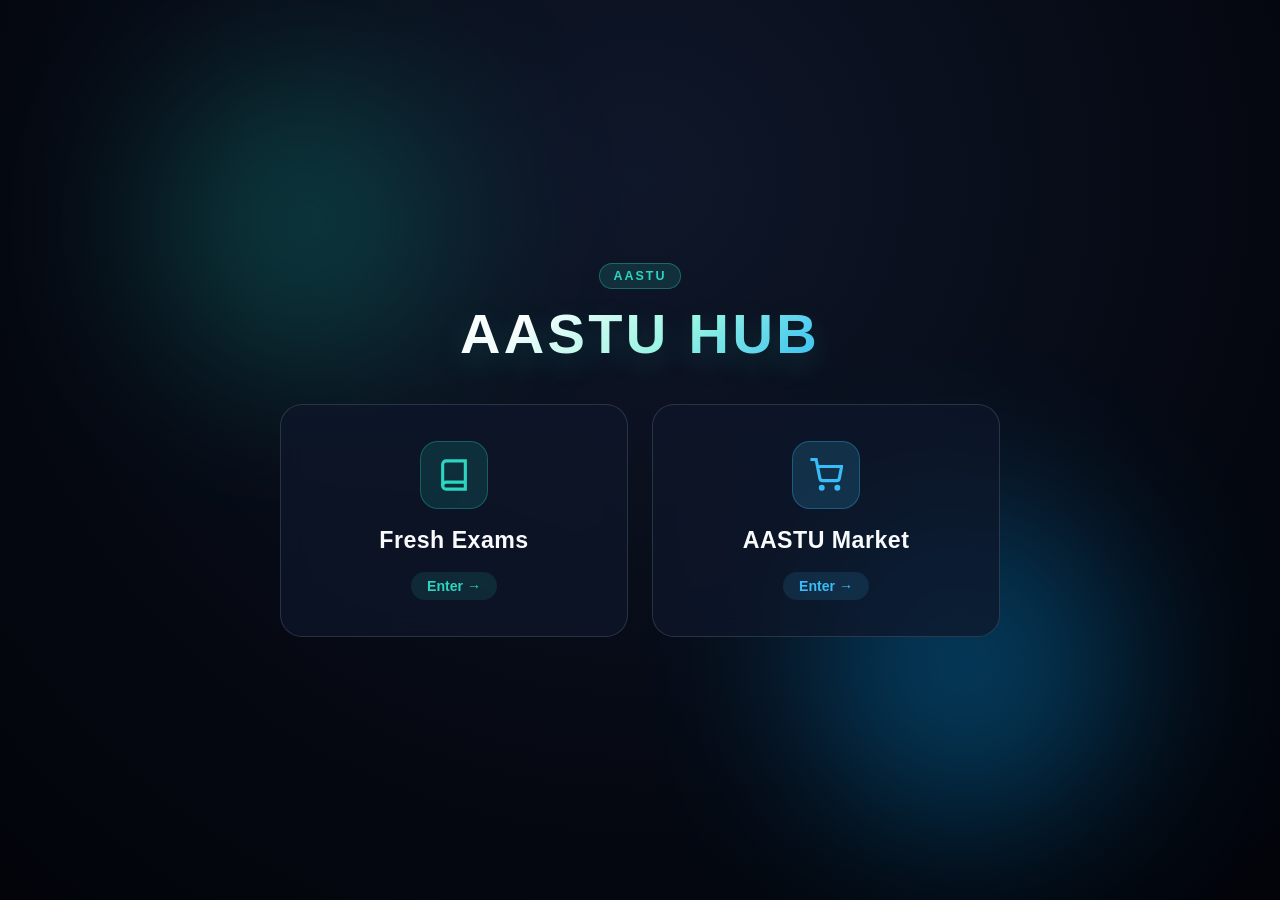
==== index.html @ 2b0aabcb "Add og:url and clean Open Graph meta tags" ====
<!DOCTYPE html>
<html lang="en">
<head>
  <meta charset="UTF-8" />
  <meta name="viewport" content="width=device-width, initial-scale=1.0, maximum-scale=1.0, user-scalable=no" />
  <title>AASTU HUB - Fresh Exams & Campus Market</title>
  <meta name="description" content="Freshman Exams Home" />
  <meta property="og:type" content="website" />
  <meta property="og:site_name" content="AASTU HUB" />
  <meta property="og:url" content="https://aastu-exam-home.netlify.app/" />
  <meta property="og:title" content="AASTU HUB" />
  <meta property="og:description" content="Freshman Exams Home" />
  <meta property="og:image" content="https://aastu-exam-home.netlify.app/preview.png" />
  <meta property="og:image:type" content="image/png" />
  <meta property="og:image:width" content="1200" />
  <meta property="og:image:height" content="630" />
  <meta name="twitter:card" content="summary_large_image" />
  <meta name="twitter:title" content="AASTU HUB" />
  <meta name="twitter:description" content="Freshman Exams Home" />
  <meta name="twitter:image" content="https://aastu-exam-home.netlify.app/preview.png" />
  <link rel="stylesheet" href="./styles.css?v=11.0" />
</head>
<body class="welcome-mode">

  <!-- Navigation Bar (Hidden on Welcome Screen, Appears After Selection) -->
  <header id="mainNavbar" class="navbar hidden">
    <div class="logo-container" onclick="showPage('welcome')" style="cursor: pointer;">
      <span class="logo-badge">AASTU</span>
      <span class="logo-title">HUB</span>
    </div>
    <div class="nav-links">
      <button id="navWelcomeBtn" class="nav-bubble" onclick="showPage('welcome', event)">Home</button>
      <button id="navExamsBtn" class="nav-bubble" onclick="showPage('home', event)">Fresh Exams</button>
      <button id="navMarketBtn" class="nav-bubble" onclick="showPage('market', event)">AASTU Market</button>
      <button class="nav-bubble" onclick="showPage('about', event)">About</button>
      <button class="nav-bubble" onclick="showPage('contact', event)">Contact</button>
      <span id="accessBadge" class="status-badge locked">LOCKED</span>
    </div>
  </header>

  <!-- 0. DARK INTERACTIVE WELCOME SCREEN (ONLY TITLE + TWO OPTIONS) -->
  <section id="welcomePage" class="welcome-screen">
    <div class="ambient-orb orb-1"></div>
    <div class="ambient-orb orb-2"></div>

    <div class="welcome-center">
      <div class="welcome-brand">
        <span class="brand-pill">AASTU</span>
        <h1 class="brand-main-title">AASTU HUB</h1>
      </div>

      <div class="portal-choice-grid">
        <!-- Option 1: Fresh Exams -->
        <div class="choice-card exams-choice" onclick="enterPortalSection('home')">
          <div class="choice-glow"></div>
          <div class="choice-icon">
            <svg width="34" height="34" viewBox="0 0 24 24" fill="none" stroke="currentColor" stroke-width="2.2">
              <path d="M4 19.5A2.5 2.5 0 0 1 6.5 17H20"></path>
              <path d="M6.5 2H20v20H6.5A2.5 2.5 0 0 1 4 19.5v-15A2.5 2.5 0 0 1 6.5 2z"></path>
            </svg>
          </div>
          <h2>Fresh Exams</h2>
          <span class="choice-arrow">Enter &rarr;</span>
        </div>

        <!-- Option 2: AASTU Market -->
        <div class="choice-card market-choice" onclick="enterPortalSection('market')">
          <div class="choice-glow"></div>
          <div class="choice-icon">
            <svg width="34" height="34" viewBox="0 0 24 24" fill="none" stroke="currentColor" stroke-width="2.2">
              <circle cx="9" cy="21" r="1"></circle>
              <circle cx="20" cy="21" r="1"></circle>
              <path d="M1 1h4l2.68 13.39a2 2 0 0 0 2 1.61h9.72a2 2 0 0 0 2-1.61L23 6H6"></path>
            </svg>
          </div>
          <h2>AASTU Market</h2>
          <span class="choice-arrow">Enter &rarr;</span>
        </div>
      </div>
    </div>
  </section>

  <!-- Main Container (Shown After Selecting an Option) -->
  <main id="mainContainer" class="container hidden">

    <!-- 1. FRESH EXAMS PAGE SECTION -->
    <section id="homePage" class="page-section hidden">
      <div class="hero-banner">
        <div class="price-highlight-pill"></div>
        <div class="price-highlight-pill">Only 100 Birr for All Exams</div>
        <h2>Freshman Exam Preparation Portal</h2>
        <p>Access verified midterms, finals, and practice keys across official AASTU courses.</p>
        <button id="unlockBtn" class="btn-unlock-hero">Unlock All Papers (100 ETB)</button>
      </div>

      <!-- Search & Green Semester Tabs -->
      <div class="controls-bar">
        <div class="search-box">
          <input type="text" id="searchInput" placeholder="Search course name or code (e.g. MATH100)..." />
        </div>
        <div class="sem-tabs">
          <button id="sem1Btn" class="sem-btn active" onclick="switchSemester(1)">Semester 1</button>
          <button id="sem2Btn" class="sem-btn" onclick="switchSemester(2)">Semester 2</button>
        </div>
      </div>

      <!-- Course Cards Grid -->
      <div id="courseGrid" class="course-grid"></div>
    </section>

    <!-- 2. AASTU MARKET PAGE SECTION -->
    <section id="marketPage" class="page-section hidden">
      <div class="hero-banner market-banner">
        <h2>AASTU Campus Accessories Market</h2>
        <p>Select any accessory below to place an order directly via phone call or Telegram.</p>
      </div>

      <div id="marketGrid" class="market-grid"></div>
    </section>

    <!-- 3. ABOUT SECTION -->
    <section id="aboutPage" class="page-section hidden">
      <div class="info-card">
        <h3>About AASTU Hub</h3>
        <p>A centralized student platform tailored for Addis Ababa Science and Technology University students—combining a freshman exam preparation repository with an on-campus mobile accessories store.</p>
      </div>
    </section>

    <!-- 4. CONTACT SECTION -->
    <section id="contactPage" class="page-section hidden">
      <h3>Support & Inquiries</h3>
      <p style="color:#64748b; margin-top:4px;">Click any channel below to connect directly with the owner:</p>

      <div class="contact-cards-container">
        <a href="https://t.me/samirgob" target="_blank" class="contact-card-btn">
          <div class="contact-icon telegram">
            <svg width="22" height="22" viewBox="0 0 24 24" fill="currentColor"><path d="M12 2C6.48 2 2 6.48 2 12s4.48 10 10 10 10-4.48 10-10S17.52 2 12 2zm4.64 6.8c-.15 1.58-.8 5.42-1.13 7.19-.14.75-.42 1-.68 1.03-.58.05-1.02-.38-1.58-.75-.88-.58-1.38-.94-2.23-1.5-.99-.65-.35-1.01.22-1.59.15-.15 2.71-2.48 2.76-2.69a.2.2 0 0 0-.05-.18c-.06-.05-.14-.03-.21-.02-.09.02-1.49.95-4.22 2.79-.4.27-.76.41-1.08.4-.36-.01-1.04-.2-1.55-.37-.63-.2-1.12-.31-1.08-.66.02-.18.27-.36.74-.55 2.92-1.27 4.86-2.11 5.83-2.51 2.78-1.16 3.35-1.36 3.73-1.36.08 0 .27.02.39.12.1.08.13.19.14.27-.01.06.01.24 0 .38z"/></svg>
          </div>
          <div class="contact-info-text">
            <strong>Telegram Support</strong>
            <span>@samirgob</span>
          </div>
        </a>

        <a href="tel:+251944899465" class="contact-card-btn">
          <div class="contact-icon phone">
            <svg width="22" height="22" viewBox="0 0 24 24" fill="currentColor"><path d="M6.62 10.79c1.44 2.83 3.76 5.14 6.59 6.59l2.2-2.2c.27-.27.67-.36 1.02-.24 1.12.37 2.33.57 3.57.57.55 0 1 .45 1 1V20c0 .55-.45 1-1 1-9.39 0-17-7.61-17-17 0-.55.45-1 1-1h3.5c.55 0 1 .45 1 1 0 1.25.2 2.45.57 3.57.11.35.03.74-.25 1.02l-2.2 2.2z"/></svg>
          </div>
          <div class="contact-info-text">
            <strong>Phone Call / Direct</strong>
            <span>+251 94 489 9465</span>
          </div>
        </a>
      </div>
    </section>
  </main>

  <!-- Payment Modal (Exams) -->
  <div id="paymentModal" class="modal hidden">
    <div class="modal-content">
      <span class="close-btn" onclick="closeModal('paymentModal')">&times;</span>
      <h3>Unlock Academic Repository</h3>
      <p style="font-size:0.9rem; color:#64748b; margin-top:4px;">Pay 100 ETB once to unlock full access across all freshman subjects.</p>
      
      <div class="payment-box">
        <div style="margin-bottom:8px;"><strong>CBE Account:</strong> 1000654224057 (Sagni Miressa)</div>
        <div><strong>Telebirr:</strong> 0944899465 (Abebe Jabessa)</div>
      </div>

      <p style="font-size:0.88rem; color:#475569; line-height:1.4;">
        Transfer 100 ETB and send your payment screenshot directly to <strong>@samirgob</strong> on Telegram. You will receive instant access!
      </p>

      <a href="https://t.me/samirgob" target="_blank" class="btn-telegram">
        <svg width="20" height="20" viewBox="0 0 24 24" fill="currentColor"><path d="M12 2C6.48 2 2 6.48 2 12s4.48 10 10 10 10-4.48 10-10S17.52 2 12 2zm4.64 6.8c-.15 1.58-.8 5.42-1.13 7.19-.14.75-.42 1-.68 1.03-.58.05-1.02-.38-1.58-.75-.88-.58-1.38-.94-2.23-1.5-.99-.65-.35-1.01.22-1.59.15-.15 2.71-2.48 2.76-2.69a.2.2 0 0 0-.05-.18c-.06-.05-.14-.03-.21-.02-.09.02-1.49.95-4.22 2.79-.4.27-.76.41-1.08.4-.36-.01-1.04-.2-1.55-.37-.63-.2-1.12-.31-1.08-.66.02-.18.27-.36.74-.55 2.92-1.27 4.86-2.11 5.83-2.51 2.78-1.16 3.35-1.36 3.73-1.36.08 0 .27.02.39.12.1.08.13.19.14.27-.01.06.01.24 0 .38z"/></svg>
        Send Payment Screenshot on Telegram
      </a>
    </div>
  </div>

  <!-- Order Modal (AASTU Market) -->
  <div id="marketOrderModal" class="modal hidden">
    <div class="modal-content">
      <span class="close-btn" onclick="closeModal('marketOrderModal')">&times;</span>
      <span class="order-badge">AASTU MARKET ORDER</span>
      <h3 id="orderItemTitle" style="margin-top:8px;">Accessory Name</h3>
      <p id="orderItemDesc" style="font-size:0.9rem; color:#64748b; margin-top:4px;">Order directly for fast campus pickup or delivery.</p>

      <div class="payment-box">
        <div style="margin-bottom:8px;"><strong>Phone Call:</strong> 0944899465</div>
        <div><strong>Telegram Username:</strong> @samirgob</div>
      </div>

      <div class="order-actions">
        <a href="tel:+251944899465" class="btn-call-order">
          <svg width="18" height="18" viewBox="0 0 24 24" fill="currentColor"><path d="M6.62 10.79c1.44 2.83 3.76 5.14 6.59 6.59l2.2-2.2c.27-.27.67-.36 1.02-.24 1.12.37 2.33.57 3.57.57.55 0 1 .45 1 1V20c0 .55-.45 1-1 1-9.39 0-17-7.61-17-17 0-.55.45-1 1-1h3.5c.55 0 1 .45 1 1 0 1.25.2 2.45.57 3.57.11.35.03.74-.25 1.02l-2.2 2.2z"/></svg>
          Call 0944899465
        </a>

        <a id="orderTelegramLink" href="https://t.me/samirgob" target="_blank" class="btn-telegram" style="margin-top:0;">
          <svg width="18" height="18" viewBox="0 0 24 24" fill="currentColor"><path d="M12 2C6.48 2 2 6.48 2 12s4.48 10 10 10 10-4.48 10-10S17.52 2 12 2zm4.64 6.8c-.15 1.58-.8 5.42-1.13 7.19-.14.75-.42 1-.68 1.03-.58.05-1.02-.38-1.58-.75-.88-.58-1.38-.94-2.23-1.5-.99-.65-.35-1.01.22-1.59.15-.15 2.71-2.48 2.76-2.69a.2.2 0 0 0-.05-.18c-.06-.05-.14-.03-.21-.02-.09.02-1.49.95-4.22 2.79-.4.27-.76.41-1.08.4-.36-.01-1.04-.2-1.55-.37-.63-.2-1.12-.31-1.08-.66.02-.18.27-.36.74-.55 2.92-1.27 4.86-2.11 5.83-2.51 2.78-1.16 3.35-1.36 3.73-1.36.08 0 .27.02.39.12.1.08.13.19.14.27-.01.06.01.24 0 .38z"/></svg>
          Order via @samirgob
        </a>
      </div>
    </div>
  </div>

  <!-- FULL-WINDOW GALLERY LIGHTBOX VIEWER -->
  <div id="viewerModal" class="full-viewer-modal hidden">
    <div class="viewer-topbar">
      <div class="viewer-title-group">
        <span id="viewerTitle" class="viewer-title">Exam Viewer</span>
        <span id="viewerCounter" class="viewer-counter">1 / 1</span>
      </div>
      <div class="viewer-controls">
        <button id="prevPageBtn" class="viewer-nav-btn" onclick="changeExamPage(-1)">&#8592; Prev</button>
        <button id="nextPageBtn" class="viewer-nav-btn" onclick="changeExamPage(1)">Next &#8594;</button>
        <button class="viewer-close-btn" onclick="closeExamViewer()">&#10005; Close</button>
      </div>
    </div>
    <div id="viewerBody" class="viewer-stage"></div>
  </div>

  <!-- ANTI-SCREENSHOT BLACKOUT SHIELD -->
  <div id="securityBlackout" class="security-blackout hidden">
    <div class="blackout-box">
      <h2>Protected Exam Content</h2>
      <p>Screenshots and screen recording are disabled on AASTU Exam Peppers.</p>
    </div>
  </div>

  <!-- FLOATING RIGHT ASSISTANT DRAWER (Hidden on Welcome Screen) -->
  <div id="assistantWidget" class="assistant-widget hidden">
    <button class="assistant-trigger" onclick="toggleAssistant()" aria-label="Open Support Chat">
      <svg width="20" height="20" viewBox="0 0 24 24" fill="none" stroke="currentColor" stroke-width="2.2"><path d="M21 15a2 2 0 0 1-2 2H7l-4 4V5a2 2 0 0 1 2-2h14a2 2 0 0 1 2 2z"></path></svg>
      <span>Support</span>
    </button>

    <div id="assistantWindow" class="assistant-window hidden">
      <div class="assistant-header">
        <div class="assistant-title">
          <span class="online-indicator"></span>
          <span>Portal Support</span>
        </div>
        <button class="assistant-close" onclick="toggleAssistant()">&times;</button>
      </div>

      <div id="assistantMessages" class="assistant-messages">
        <div class="chat-bubble bot">
          Hello! Need assistance with exam access, ordering accessories from AASTU Market, or contacting Sagni Miressa?
        </div>
      </div>

      <div class="assistant-quick-tags">
        <button onclick="sendQuickPrompt('How to buy access?')">Buy Access</button>
        <button onclick="sendQuickPrompt('AASTU Market')">Market Order</button>
        <button onclick="sendQuickPrompt('Contact Owner')">Contact</button>
      </div>

      <div class="assistant-input-bar">
        <input type="text" id="assistantInput" placeholder="Type a message..." onkeypress="handleAssistantKeyPress(event)" />
        <button onclick="sendAssistantMessage()">
          <svg width="16" height="16" viewBox="0 0 24 24" fill="none" stroke="currentColor" stroke-width="2.5"><line x1="22" y1="2" x2="11" y2="13"></line><polygon points="22 2 15 22 11 13 2 9 22 2"></polygon></svg>
        </button>
      </div>
    </div>
  </div>

  <script src="./app.js?v=10.0"></script>
</body>
</html>
---- styles.css ----
:root {
  --primary: #0f766e;
  --primary-dark: #115e59;
  --primary-light: #f0fdf4;
  --accent: #2dd4bf;
  --bg-main: #f8fafc;
  --bg-card: #ffffff;
  --text-main: #0f172a;
  --text-muted: #64748b;
  --border-color: #cbd5e1;
  --radius-lg: 12px;
  --radius-md: 8px;
}

* {
  box-sizing: border-box;
  margin: 0;
  padding: 0;
  font-family: -apple-system, BlinkMacSystemFont, "Segoe UI", Roboto, Helvetica, Arial, sans-serif;
}

html, body {
  width: 100%;
  max-width: 100vw;
  overflow-x: hidden !important;
  touch-action: manipulation;
}

body {
  background-color: var(--bg-main);
  color: var(--text-main);
  min-height: 100vh;
  display: flex;
  flex-direction: column;
  transition: background-color 0.35s ease;
}

body.welcome-mode {
  background-color: #050811;
}

iframe, .modal-content, .course-card, .viewer-stage, .gallery-card {
  -webkit-touch-callout: none;
  -webkit-user-select: none;
  user-select: none;
}

.hidden { display: none !important; }

/* =========================================
   DARK INTERACTIVE WELCOME SCREEN (ONLY TITLE + 2 OPTIONS)
   ========================================= */
.welcome-screen {
  position: relative;
  width: 100vw;
  min-height: 100vh;
  background: radial-gradient(circle at 50% 20%, #0f172a 0%, #050811 65%, #02040a 100%);
  display: flex;
  align-items: center;
  justify-content: center;
  padding: 24px 18px;
  overflow: hidden;
}

/* Floating Ambient Glow Orbs */
.ambient-orb {
  position: absolute;
  border-radius: 50%;
  filter: blur(85px);
  opacity: 0.42;
  pointer-events: none;
  animation: floatOrb 9s ease-in-out infinite alternate;
}

.orb-1 {
  width: 300px;
  height: 300px;
  background: #0f766e;
  top: 8%;
  left: 12%;
}

.orb-2 {
  width: 320px;
  height: 320px;
  background: #0284c7;
  bottom: 8%;
  right: 12%;
  animation-delay: -4.5s;
}

@keyframes floatOrb {
  0% { transform: translate(0, 0) scale(1); }
  100% { transform: translate(28px, -28px) scale(1.12); }
}

.welcome-center {
  position: relative;
  z-index: 2;
  width: 100%;
  max-width: 720px;
  display: flex;
  flex-direction: column;
  align-items: center;
  gap: 38px;
}

.welcome-brand {
  text-align: center;
  animation: fadeSlideDown 0.65s cubic-bezier(0.16, 1, 0.3, 1) forwards;
}

.brand-pill {
  display: inline-block;
  background: rgba(45, 212, 191, 0.14);
  color: #2dd4bf;
  border: 1px solid rgba(45, 212, 191, 0.35);
  font-size: 0.78rem;
  font-weight: 800;
  letter-spacing: 0.16em;
  padding: 5px 14px;
  border-radius: 999px;
  margin-bottom: 12px;
}

.brand-main-title {
  font-size: clamp(2.2rem, 6vw, 3.5rem);
  font-weight: 900;
  letter-spacing: 0.06em;
  background: linear-gradient(135deg, #ffffff 20%, #99f6e4 60%, #38bdf8 100%);
  -webkit-background-clip: text;
  -webkit-text-fill-color: transparent;
  text-shadow: 0 10px 30px rgba(45, 212, 191, 0.18);
}

.portal-choice-grid {
  display: grid;
  grid-template-columns: 1fr;
  gap: 20px;
  width: 100%;
}

@media (min-width: 600px) {
  .portal-choice-grid {
    grid-template-columns: 1fr 1fr;
    gap: 24px;
  }
}

.choice-card {
  position: relative;
  background: rgba(15, 23, 42, 0.72);
  backdrop-filter: blur(14px);
  -webkit-backdrop-filter: blur(14px);
  border: 1px solid rgba(148, 163, 184, 0.22);
  border-radius: 22px;
  padding: 36px 24px;
  cursor: pointer;
  display: flex;
  flex-direction: column;
  align-items: center;
  text-align: center;
  gap: 18px;
  overflow: hidden;
  transition: transform 0.32s cubic-bezier(0.22, 1, 0.36, 1),
              border-color 0.32s ease,
              box-shadow 0.32s ease,
              background 0.32s ease;
  opacity: 0;
  animation: fadeSlideUp 0.7s cubic-bezier(0.16, 1, 0.3, 1) forwards;
}

.exams-choice { animation-delay: 0.12s; }
.market-choice { animation-delay: 0.24s; }

.choice-glow {
  position: absolute;
  inset: 0;
  opacity: 0;
  transition: opacity 0.35s ease;
  pointer-events: none;
}

.exams-choice .choice-glow {
  background: radial-gradient(circle at 50% 0%, rgba(20, 184, 166, 0.28), transparent 70%);
}

.market-choice .choice-glow {
  background: radial-gradient(circle at 50% 0%, rgba(56, 189, 248, 0.28), transparent 70%);
}

.choice-card:hover {
  transform: translateY(-8px) scale(1.02);
  background: rgba(15, 23, 42, 0.92);
}

.exams-choice:hover {
  border-color: #2dd4bf;
  box-shadow: 0 20px 45px rgba(20, 184, 166, 0.26);
}

.market-choice:hover {
  border-color: #38bdf8;
  box-shadow: 0 20px 45px rgba(56, 189, 248, 0.26);
}

.choice-card:hover .choice-glow {
  opacity: 1;
}

.choice-card:active {
  transform: scale(0.98);
}

.choice-icon {
  width: 68px;
  height: 68px;
  border-radius: 18px;
  display: flex;
  align-items: center;
  justify-content: center;
  transition: transform 0.32s ease;
}

.choice-card:hover .choice-icon {
  transform: scale(1.1) rotate(-3deg);
}

.exams-choice .choice-icon {
  background: rgba(20, 184, 166, 0.16);
  color: #2dd4bf;
  border: 1px solid rgba(45, 212, 191, 0.3);
}

.market-choice .choice-icon {
  background: rgba(56, 189, 248, 0.16);
  color: #38bdf8;
  border: 1px solid rgba(56, 189, 248, 0.3);
}

.choice-card h2 {
  font-size: 1.45rem;
  font-weight: 800;
  color: #f8fafc;
  letter-spacing: 0.02em;
}

.choice-arrow {
  font-size: 0.88rem;
  font-weight: 700;
  padding: 6px 16px;
  border-radius: 999px;
  transition: transform 0.25s ease, background 0.25s ease;
}

.exams-choice .choice-arrow {
  color: #2dd4bf;
  background: rgba(45, 212, 191, 0.12);
}

.market-choice .choice-arrow {
  color: #38bdf8;
  background: rgba(56, 189, 248, 0.12);
}

.choice-card:hover .choice-arrow {
  transform: translateX(4px);
}

@keyframes fadeSlideDown {
  from { opacity: 0; transform: translateY(-20px); }
  to { opacity: 1; transform: translateY(0); }
}

@keyframes fadeSlideUp {
  from { opacity: 0; transform: translateY(26px); }
  to { opacity: 1; transform: translateY(0); }
}

/* =========================================
   NAVIGATION BAR & PORTAL CONTAINER
   ========================================= */
.navbar {
  background: #ffffff;
  border-bottom: 1px solid var(--border-color);
  padding: 12px 16px;
  display: flex;
  justify-content: space-between;
  align-items: center;
  position: sticky;
  top: 0;
  z-index: 100;
  width: 100%;
  gap: 8px;
  flex-wrap: wrap;
}

.logo-container {
  display: flex;
  align-items: center;
  gap: 6px;
}

.logo-badge {
  background: var(--primary);
  color: #ffffff;
  font-weight: 800;
  padding: 4px 6px;
  border-radius: 6px;
  font-size: 0.75rem;
}

.logo-title {
  font-weight: 700;
  font-size: 1rem;
  color: var(--text-main);
}

.nav-links {
  display: flex;
  align-items: center;
  gap: 6px;
  flex-wrap: wrap;
}

.nav-bubble {
  background: #ffffff;
  border: 1px solid var(--border-color);
  padding: 6px 11px;
  border-radius: 20px;
  cursor: pointer;
  font-size: 0.78rem;
  font-weight: 600;
  color: var(--text-muted);
}

.nav-bubble:hover, .nav-bubble.active {
  background-color: var(--primary);
  color: #ffffff;
  border-color: var(--primary);
}

.status-badge {
  font-size: 0.72rem;
  padding: 5px 9px;
  border-radius: 20px;
  font-weight: 700;
}

.status-badge.locked {
  background-color: #fef2f2;
  color: #ef4444;
  border: 1px solid #fecaca;
}

.status-badge.unlocked {
  background-color: #ecfdf5;
  color: #10b981;
  border: 1px solid #a7f3d0;
}

.container {
  max-width: 1080px;
  margin: 0 auto;
  padding: 18px 14px;
  width: 100%;
  flex: 1;
}

.page-section {
  display: block;
  width: 100%;
  animation: sectionFadeIn 0.35s ease;
}

@keyframes sectionFadeIn {
  from { opacity: 0; transform: translateY(8px); }
  to { opacity: 1; transform: translateY(0); }
}

/* =========================================
   AASTU MARKET GRID & ORDER MODAL
   ========================================= */
.market-banner {
  background: linear-gradient(135deg, #0284c7 0%, #0f766e 100%);
}

.market-grid {
  display: grid;
  grid-template-columns: 1fr;
  gap: 14px;
}

@media (min-width: 600px) {
  .market-grid {
    grid-template-columns: repeat(auto-fill, minmax(260px, 1fr));
  }
}

.market-card {
  background: #ffffff;
  border: 1px solid var(--border-color);
  border-radius: var(--radius-lg);
  padding: 18px;
  cursor: pointer;
  display: flex;
  flex-direction: column;
  justify-content: space-between;
  gap: 14px;
  transition: transform 0.18s ease, border-color 0.18s ease, box-shadow 0.18s ease;
}

.market-card:hover {
  transform: translateY(-3px);
  border-color: #0284c7;
  box-shadow: 0 8px 18px rgba(2, 132, 199, 0.12);
}

.market-card-top {
  display: flex;
  align-items: center;
  gap: 12px;
}

.market-item-icon {
  width: 46px;
  height: 46px;
  border-radius: 12px;
  background: #f0f9ff;
  color: #0284c7;
  display: flex;
  align-items: center;
  justify-content: center;
  font-size: 1.35rem;
  flex-shrink: 0;
}

.market-card h4 {
  font-size: 1.05rem;
  font-weight: 700;
  color: var(--text-main);
}

.market-card p {
  font-size: 0.84rem;
  color: var(--text-muted);
  line-height: 1.4;
}

.market-order-btn {
  width: 100%;
  background: #0f766e;
  color: #ffffff;
  border: none;
  padding: 10px 12px;
  border-radius: var(--radius-md);
  font-weight: 600;
  font-size: 0.85rem;
  cursor: pointer;
}

.order-badge {
  display: inline-block;
  background: #e0f2fe;
  color: #0284c7;
  font-size: 0.72rem;
  font-weight: 800;
  padding: 3px 10px;
  border-radius: 999px;
}

.order-actions {
  display: flex;
  flex-direction: column;
  gap: 10px;
  margin-top: 12px;
}

.btn-call-order {
  background: #10b981;
  color: #ffffff;
  padding: 12px;
  border-radius: var(--radius-md);
  font-weight: 700;
  font-size: 0.9rem;
  display: flex;
  align-items: center;
  justify-content: center;
  gap: 8px;
  text-decoration: none;
}

/* =========================================
   HERO BANNER & EXAMS CONTROLS
   ========================================= */
.hero-banner {
  background: linear-gradient(135deg, #0f766e 0%, #115e59 100%);
  color: #ffffff;
  padding: 20px;
  border-radius: var(--radius-lg);
  margin-bottom: 20px;
  width: 100%;
}

.hero-banner h2 {
  font-size: 1.25rem;
  font-weight: 700;
  margin-bottom: 6px;
}

.hero-banner p {
  font-size: 0.88rem;
  opacity: 0.9;
  margin-bottom: 14px;
}
.price-highlight-pill {
  display: inline-block;
  background: #facc15;
  color: #0f172a;
  font-weight: 800;
  font-size: 0.85rem;
  padding: 5px 14px;
  border-radius: 999px;
  margin-bottom: 10px;
}

.btn-unlock-hero {
  background: #ffffff;
  color: var(--primary);
  border: none;
  padding: 10px 16px;
  border-radius: var(--radius-md);
  font-weight: 700;
  font-size: 0.85rem;
  cursor: pointer;
  width: 100%;
  max-width: 260px;
}

.controls-bar {
  display: flex;
  flex-direction: column;
  gap: 12px;
  margin-bottom: 20px;
  width: 100%;
}

@media (min-width: 640px) {
  .controls-bar {
    flex-direction: row;
    justify-content: space-between;
    align-items: center;
  }
}

.search-box {
  width: 100%;
  flex: 1;
}

.search-box input {
  width: 100%;
  padding: 11px 14px;
  border: 1px solid var(--border-color);
  border-radius: var(--radius-md);
  font-size: 0.88rem;
  outline: none;
  background: #ffffff;
}

.sem-tabs {
  display: flex;
  gap: 8px;
  width: 100%;
}

.sem-btn {
  flex: 1;
  border: 1px solid var(--border-color);
  background: #ffffff;
  padding: 10px;
  border-radius: var(--radius-md);
  font-size: 0.85rem;
  font-weight: 600;
  color: var(--text-muted);
  cursor: pointer;
  text-align: center;
}

.sem-btn.active {
  background: #0f766e !important;
  color: #ffffff !important;
  border-color: #0f766e !important;
}

/* Course Grid */
.course-grid {
  display: grid;
  grid-template-columns: 1fr;
  gap: 16px;
  width: 100%;
}

@media (min-width: 640px) {
  .course-grid {
    grid-template-columns: repeat(auto-fill, minmax(320px, 1fr));
  }
}

.course-card {
  background: var(--bg-card);
  border: 1px solid var(--border-color);
  border-radius: var(--radius-lg);
  padding: 16px;
  width: 100%;
}

.course-card h4 {
  font-size: 1rem;
  font-weight: 700;
  color: var(--text-main);
}

.year-group {
  margin-top: 10px;
  border: 1px solid var(--border-color);
  border-radius: var(--radius-md);
  overflow: hidden;
  width: 100%;
}

.year-header {
  background: #f8fafc;
  padding: 10px 12px;
  font-size: 0.84rem;
  font-weight: 700;
  cursor: pointer;
  display: flex;
  justify-content: space-between;
  align-items: center;
}

.year-papers {
  padding: 8px;
  display: flex;
  flex-direction: column;
  gap: 8px;
  background: #ffffff;
}

.exam-subgroup {
  border: 1px solid #e2e8f0;
  border-radius: 8px;
  overflow: hidden;
  background: #f8fafc;
}

.subgroup-header {
  padding: 10px 12px;
  font-size: 0.82rem;
  font-weight: 700;
  color: var(--primary);
  background: #f0fdf4;
  cursor: pointer;
  display: flex;
  justify-content: space-between;
  align-items: center;
}

.locked-pill {
  font-size: 0.72rem;
  background: #fef2f2;
  color: #ef4444;
  border: 1px solid #fecaca;
  padding: 2px 8px;
  border-radius: 999px;
}

/* Gallery Thumbnail Grid */
.gallery-grid {
  display: grid;
  grid-template-columns: repeat(auto-fill, minmax(96px, 1fr));
  gap: 10px;
  padding: 10px;
  background: #ffffff;
}

.gallery-card {
  border: 1px solid #e2e8f0;
  border-radius: 8px;
  overflow: hidden;
  cursor: pointer;
  background: #f8fafc;
  display: flex;
  flex-direction: column;
  transition: transform 0.16s ease, border-color 0.16s ease, box-shadow 0.16s ease;
}

.gallery-card:hover {
  transform: translateY(-2px);
  border-color: var(--primary);
  box-shadow: 0 4px 10px rgba(15, 118, 110, 0.16);
}

.gallery-thumb-wrap {
  position: relative;
  width: 100%;
  aspect-ratio: 3 / 4;
  background: #e2e8f0;
  overflow: hidden;
  display: flex;
  align-items: center;
  justify-content: center;
}

.gallery-thumb-wrap img {
  width: 100%;
  height: 100%;
  object-fit: cover;
  pointer-events: none;
}

.gallery-pdf-badge {
  font-weight: 800;
  font-size: 0.9rem;
  color: var(--primary);
}

.gallery-caption {
  padding: 6px;
  font-size: 0.75rem;
  font-weight: 600;
  color: var(--text-main);
  text-align: center;
  background: #ffffff;
  border-top: 1px solid #f1f5f9;
  white-space: nowrap;
  overflow: hidden;
  text-overflow: ellipsis;
}

/* Full-Window Viewer */
.full-viewer-modal {
  position: fixed;
  inset: 0;
  width: 100vw;
  height: 100vh;
  background: #090d16;
  z-index: 99990;
  display: flex;
  flex-direction: column;
  overflow: hidden;
}

.viewer-topbar {
  height: 54px;
  min-height: 54px;
  padding: 0 14px;
  background: #0f172a;
  border-bottom: 1px solid #1e293b;
  display: flex;
  align-items: center;
  justify-content: space-between;
  gap: 10px;
  color: #f8fafc;
}

.viewer-title-group {
  display: flex;
  align-items: center;
  gap: 8px;
  overflow: hidden;
}

.viewer-title {
  font-weight: 600;
  font-size: 0.88rem;
  white-space: nowrap;
  overflow: hidden;
  text-overflow: ellipsis;
}

.viewer-counter {
  background: var(--primary);
  color: #ffffff;
  padding: 2px 9px;
  border-radius: 999px;
  font-size: 0.75rem;
  font-weight: 700;
  flex-shrink: 0;
}

.viewer-controls {
  display: flex;
  align-items: center;
  gap: 6px;
  flex-shrink: 0;
}

.viewer-nav-btn,
.viewer-close-btn {
  border: none;
  border-radius: 6px;
  padding: 7px 11px;
  font-size: 0.8rem;
  font-weight: 600;
  cursor: pointer;
}

.viewer-nav-btn {
  background: #1e293b;
  color: #f8fafc;
  border: 1px solid #334155;
}

.viewer-nav-btn:hover:not(:disabled) {
  background: var(--primary);
  border-color: var(--primary);
}

.viewer-nav-btn:disabled {
  opacity: 0.35;
  cursor: not-allowed;
}

.viewer-close-btn {
  background: #dc2626;
  color: #ffffff;
}

.viewer-stage {
  position: relative;
  flex: 1;
  width: 100vw;
  height: calc(100vh - 54px);
  display: flex;
  align-items: center;
  justify-content: center;
  overflow: hidden !important;
  padding: 8px;
}

.viewer-stage img {
  max-width: 100%;
  max-height: 100%;
  width: auto;
  height: auto;
  object-fit: contain;
  pointer-events: none;
  user-select: none;
  -webkit-user-drag: none;
}

.viewer-stage iframe {
  width: 100%;
  height: 100%;
  border: none;
}

.pdf-watermark-overlay {
  position: absolute;
  inset: 0;
  pointer-events: none;
  display: flex;
  align-items: center;
  justify-content: center;
  background: repeating-linear-gradient(
    -45deg,
    rgba(15, 118, 110, 0.04),
    rgba(15, 118, 110, 0.04) 100px,
    transparent 100px,
    transparent 200px
  );
  z-index: 10;
}

.pdf-watermark-text {
  font-size: clamp(1rem, 2.5vw, 1.5rem);
  font-weight: 800;
  color: rgba(255, 255, 255, 0.16);
  transform: rotate(-25deg);
  text-align: center;
  text-transform: uppercase;
}

/* Anti-Screenshot Blackout */
.security-blackout {
  position: fixed;
  inset: 0;
  width: 100vw;
  height: 100vh;
  background: #000000;
  color: #ffffff;
  z-index: 999999;
  display: flex;
  align-items: center;
  justify-content: center;
  text-align: center;
  padding: 20px;
}

.blackout-box h2 {
  color: #ef4444;
  margin-bottom: 8px;
  font-size: 1.3rem;
}

/* Info, Contact & Modals */
.info-card {
  background: #ffffff;
  border: 1px solid var(--border-color);
  border-radius: var(--radius-lg);
  padding: 18px;
}

.contact-cards-container {
  display: grid;
  grid-template-columns: 1fr;
  gap: 12px;
  margin-top: 14px;
}

.contact-card-btn {
  display: flex;
  align-items: center;
  gap: 12px;
  background: #ffffff;
  border: 1px solid var(--border-color);
  border-radius: var(--radius-lg);
  padding: 14px;
  text-decoration: none;
  color: var(--text-main);
}

.contact-icon {
  width: 40px;
  height: 40px;
  border-radius: 50%;
  display: flex;
  align-items: center;
  justify-content: center;
  color: white;
  flex-shrink: 0;
}

.contact-icon.telegram { background: #0088cc; }
.contact-icon.phone { background: #10b981; }

.contact-info-text strong { display: block; font-size: 0.9rem; }
.contact-info-text span { font-size: 0.82rem; color: var(--text-muted); }

.modal {
  position: fixed;
  top: 0;
  left: 0;
  width: 100%;
  height: 100%;
  background: rgba(15, 23, 42, 0.65);
  display: flex;
  align-items: center;
  justify-content: center;
  z-index: 1000;
  padding: 14px;
}

.modal-content {
  background: #ffffff;
  padding: 20px;
  border-radius: var(--radius-lg);
  max-width: 440px;
  width: 100%;
  position: relative;
}

.close-btn {
  position: absolute;
  top: 14px;
  right: 16px;
  font-size: 1.3rem;
  cursor: pointer;
  color: var(--text-muted);
}

.payment-box {
  background: #f8fafc;
  border: 1px solid var(--border-color);
  padding: 12px;
  border-radius: var(--radius-md);
  margin: 14px 0;
  font-size: 0.88rem;
}

.btn-telegram {
  background: #0088cc;
  color: #ffffff;
  border: none;
  padding: 12px;
  border-radius: var(--radius-md);
  cursor: pointer;
  font-weight: 600;
  width: 100%;
  font-size: 0.88rem;
  display: flex;
  align-items: center;
  justify-content: center;
  gap: 8px;
  text-decoration: none;
  margin-top: 12px;
}

/* Floating Support Widget */
.assistant-widget {
  position: fixed;
  bottom: 16px;
  right: 16px;
  z-index: 999;
}

.assistant-trigger {
  background: var(--primary);
  color: #ffffff;
  border: none;
  padding: 10px 16px;
  border-radius: 30px;
  font-weight: 600;
  font-size: 0.85rem;
  cursor: pointer;
  box-shadow: 0 4px 12px rgba(15, 118, 110, 0.3);
  display: flex;
  align-items: center;
  gap: 6px;
}

.assistant-window {
  position: absolute;
  bottom: 50px;
  right: 0;
  width: calc(100vw - 32px);
  max-width: 320px;
  height: 380px;
  background: #ffffff;
  border: 1px solid var(--border-color);
  border-radius: var(--radius-lg);
  box-shadow: 0 10px 25px rgba(0, 0, 0, 0.15);
  display: flex;
  flex-direction: column;
  overflow: hidden;
}

.assistant-header {
  background: var(--primary);
  color: #ffffff;
  padding: 12px 14px;
  display: flex;
  justify-content: space-between;
  align-items: center;
}

.assistant-title {
  display: flex;
  align-items: center;
  gap: 6px;
  font-weight: 700;
  font-size: 0.85rem;
}

.online-indicator {
  width: 8px;
  height: 8px;
  background: #34d399;
  border-radius: 50%;
}

.assistant-close {
  background: none;
  border: none;
  color: #ffffff;
  font-size: 1.2rem;
  cursor: pointer;
}

.assistant-messages {
  flex: 1;
  padding: 12px;
  overflow-y: auto;
  display: flex;
  flex-direction: column;
  gap: 8px;
  background: #f8fafc;
}

.chat-bubble {
  padding: 8px 12px;
  border-radius: 10px;
  font-size: 0.82rem;
  line-height: 1.35;
  max-width: 88%;
}

.chat-bubble.bot {
  background: #ffffff;
  border: 1px solid var(--border-color);
  color: var(--text-main);
  align-self: flex-start;
}

.chat-bubble.user {
  background: var(--primary);
  color: #ffffff;
  align-self: flex-end;
}

.assistant-quick-tags {
  padding: 6px 10px;
  display: flex;
  gap: 6px;
  background: #ffffff;
  border-top: 1px solid var(--border-color);
}

.assistant-quick-tags button {
  background: #f1f5f9;
  border: 1px solid var(--border-color);
  padding: 5px 10px;
  border-radius: 10px;
  font-size: 0.75rem;
  font-weight: 600;
  color: var(--text-muted);
  cursor: pointer;
}

.assistant-input-bar {
  display: flex;
  border-top: 1px solid var(--border-color);
  background: #ffffff;
}

.assistant-input-bar input {
  flex: 1;
  border: none;
  padding: 10px 12px;
  font-size: 0.82rem;
  outline: none;
}

.assistant-input-bar button {
  background: var(--primary);
  color: #ffffff;
  border: none;
  padding: 0 14px;
  cursor: pointer;
}
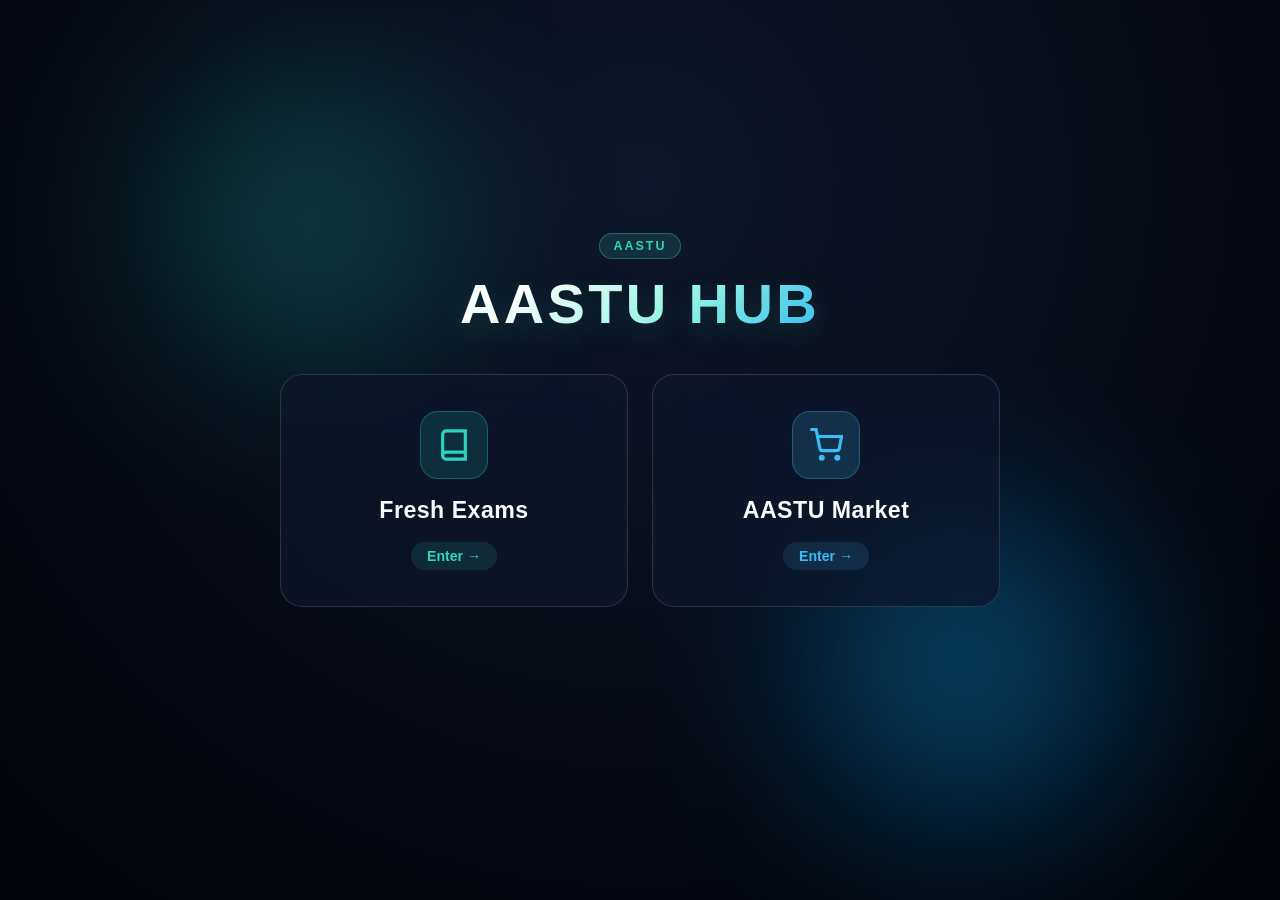
==== commit 666f0915: "Add PWA install button and service worker" ====
--- a/index.html
+++ b/index.html
@@ -19,6 +19,9 @@
   <meta name="twitter:description" content="Freshman Exams Home" />
   <meta name="twitter:image" content="https://aastu-exam-home.netlify.app/preview.png" />
   <link rel="stylesheet" href="./styles.css?v=11.0" />
+  <link rel="manifest" href="./manifest.json" />
+  <meta name="theme-color" content="#090d16" />
+  <link rel="apple-touch-icon" href="./icon-512.png" />
 </head>
 <body class="welcome-mode">
 
@@ -38,7 +41,7 @@
     </div>
   </header>
 
-  <!-- 0. DARK INTERACTIVE WELCOME SCREEN (ONLY TITLE + TWO OPTIONS) -->
+  <!-- 0. DARK INTERACTIVE WELCOME SCREEN -->
   <section id="welcomePage" class="welcome-screen">
     <div class="ambient-orb orb-1"></div>
     <div class="ambient-orb orb-2"></div>
@@ -77,6 +80,13 @@
           <span class="choice-arrow">Enter &rarr;</span>
         </div>
       </div>
+
+      <!-- PWA Download App Button (Appears automatically on supported browsers) -->
+      <div style="text-align: center; margin-top: 22px; position: relative; z-index: 5;">
+        <button id="installAppBtn" style="display: none; padding: 12px 24px; border-radius: 12px; border: 1px solid rgba(56, 189, 248, 0.45); background: rgba(15, 23, 42, 0.9); color: #38bdf8; font-weight: 700; font-size: 0.95rem; cursor: pointer; box-shadow: 0 8px 20px rgba(0, 0, 0, 0.35);">
+          📲 Download AASTU HUB App
+        </button>
+      </div>
     </div>
   </section>
 
@@ -86,7 +96,6 @@
     <!-- 1. FRESH EXAMS PAGE SECTION -->
     <section id="homePage" class="page-section hidden">
       <div class="hero-banner">
-        <div class="price-highlight-pill"></div>
         <div class="price-highlight-pill">Only 100 Birr for All Exams</div>
         <h2>Freshman Exam Preparation Portal</h2>
         <p>Access verified midterms, finals, and practice keys across official AASTU courses.</p>
@@ -267,5 +276,37 @@
   </div>
 
   <script src="./app.js?v=10.0"></script>
+
+  <!-- PWA Service Worker & Install App Button Logic -->
+  <script>
+    if ("serviceWorker" in navigator) {
+      window.addEventListener("load", () => {
+        navigator.serviceWorker.register("./sw.js");
+      });
+    }
+
+    let deferredPrompt;
+    const installBtn = document.getElementById("installAppBtn");
+
+    window.addEventListener("beforeinstallprompt", (e) => {
+      e.preventDefault();
+      deferredPrompt = e;
+      if (installBtn) {
+        installBtn.style.display = "inline-block";
+      }
+    });
+
+    if (installBtn) {
+      installBtn.addEventListener("click", async () => {
+        if (!deferredPrompt) return;
+        deferredPrompt.prompt();
+        const { outcome } = await deferredPrompt.userChoice;
+        if (outcome === "accepted") {
+          installBtn.style.display = "none";
+        }
+        deferredPrompt = null;
+      });
+    }
+  </script>
 </body>
 </html>
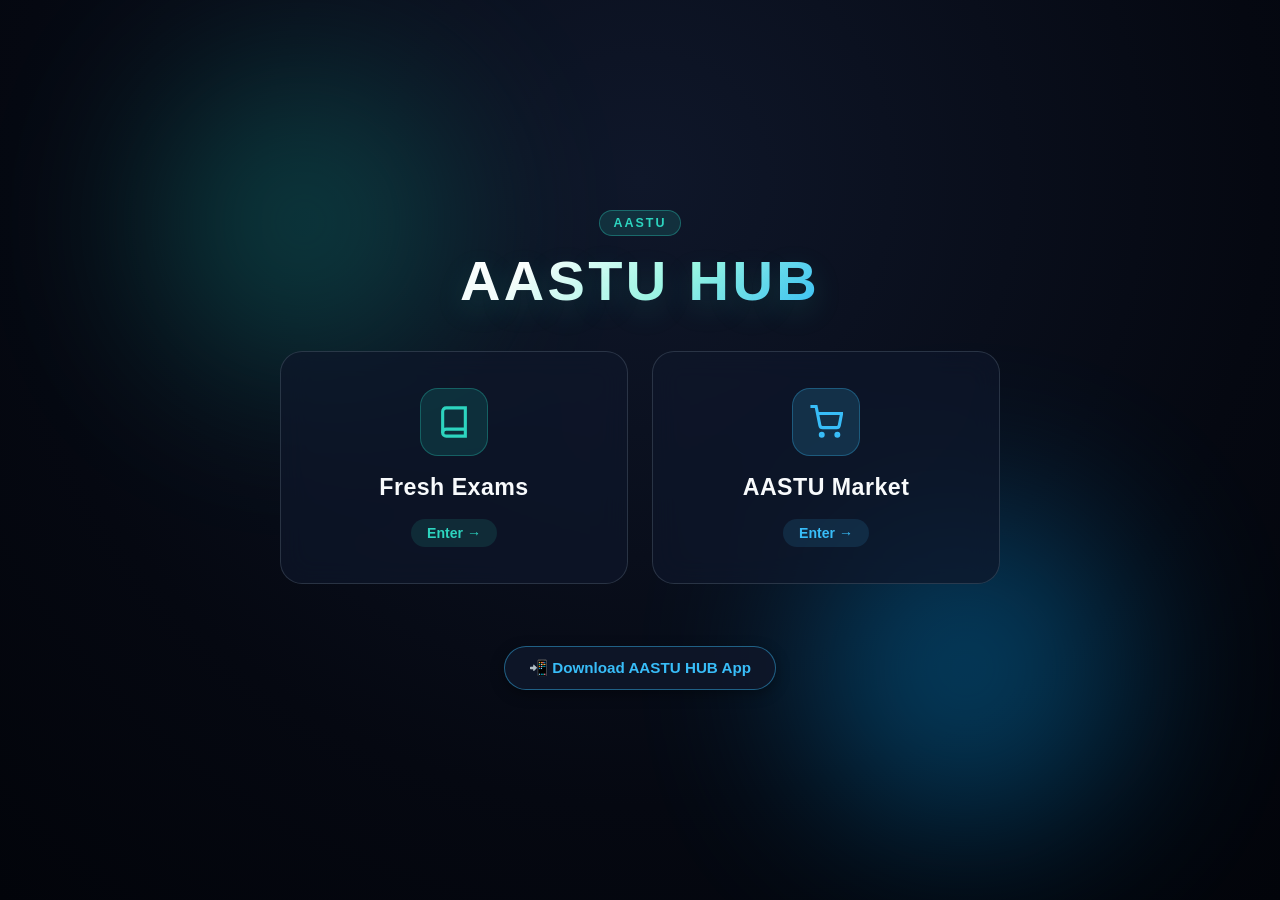
==== commit 737f8970: "Update Open Graph tags to pages.dev and add PWA install button" ====
--- a/index.html
+++ b/index.html
@@ -5,23 +5,30 @@
   <meta name="viewport" content="width=device-width, initial-scale=1.0, maximum-scale=1.0, user-scalable=no" />
   <title>AASTU HUB - Fresh Exams & Campus Market</title>
   <meta name="description" content="Freshman Exams Home" />
+  <meta name="theme-color" content="#090d16" />
+
+  <!-- Open Graph / Telegram Preview -->
   <meta property="og:type" content="website" />
   <meta property="og:site_name" content="AASTU HUB" />
-  <meta property="og:url" content="https://aastu-exam-home.netlify.app/" />
+  <meta property="og:url" content="https://aastu-exampepper.pages.dev/" />
   <meta property="og:title" content="AASTU HUB" />
   <meta property="og:description" content="Freshman Exams Home" />
-  <meta property="og:image" content="https://aastu-exam-home.netlify.app/preview.png" />
+  <meta property="og:image" content="https://aastu-exampepper.pages.dev/preview.png" />
   <meta property="og:image:type" content="image/png" />
   <meta property="og:image:width" content="1200" />
   <meta property="og:image:height" content="630" />
+
+  <!-- Twitter / X Large Card -->
   <meta name="twitter:card" content="summary_large_image" />
   <meta name="twitter:title" content="AASTU HUB" />
   <meta name="twitter:description" content="Freshman Exams Home" />
-  <meta name="twitter:image" content="https://aastu-exam-home.netlify.app/preview.png" />
-  <link rel="stylesheet" href="./styles.css?v=11.0" />
+  <meta name="twitter:image" content="https://aastu-exampepper.pages.dev/preview.png" />
+
+  <!-- PWA Manifest, Icons & Styles -->
   <link rel="manifest" href="./manifest.json" />
-  <meta name="theme-color" content="#090d16" />
+  <link rel="icon" type="image/png" href="./icon-512.png" />
   <link rel="apple-touch-icon" href="./icon-512.png" />
+  <link rel="stylesheet" href="./styles.css?v=12.0" />
 </head>
 <body class="welcome-mode">
 
@@ -41,7 +48,7 @@
     </div>
   </header>
 
-  <!-- 0. DARK INTERACTIVE WELCOME SCREEN -->
+  <!-- 0. DARK INTERACTIVE WELCOME SCREEN (ONLY TITLE + TWO OPTIONS + PWA INSTALL) -->
   <section id="welcomePage" class="welcome-screen">
     <div class="ambient-orb orb-1"></div>
     <div class="ambient-orb orb-2"></div>
@@ -81,9 +88,9 @@
         </div>
       </div>
 
-      <!-- PWA Download App Button (Appears automatically on supported browsers) -->
-      <div style="text-align: center; margin-top: 22px; position: relative; z-index: 5;">
-        <button id="installAppBtn" style="display: none; padding: 12px 24px; border-radius: 12px; border: 1px solid rgba(56, 189, 248, 0.45); background: rgba(15, 23, 42, 0.9); color: #38bdf8; font-weight: 700; font-size: 0.95rem; cursor: pointer; box-shadow: 0 8px 20px rgba(0, 0, 0, 0.35);">
+      <!-- PWA App Download Button -->
+      <div style="text-align: center; margin-top: 24px; position: relative; z-index: 2;">
+        <button id="installAppBtn" type="button" style="display: inline-flex; align-items: center; justify-content: center; gap: 8px; padding: 12px 24px; border-radius: 999px; border: 1px solid rgba(56, 189, 248, 0.45); background: rgba(15, 23, 42, 0.9); color: #38bdf8; font-size: 0.95rem; font-weight: 600; cursor: pointer; box-shadow: 0 4px 14px rgba(0, 0, 0, 0.35);">
           📲 Download AASTU HUB App
         </button>
       </div>
@@ -96,6 +103,7 @@
     <!-- 1. FRESH EXAMS PAGE SECTION -->
     <section id="homePage" class="page-section hidden">
       <div class="hero-banner">
+        <div class="price-highlight-pill"></div>
         <div class="price-highlight-pill">Only 100 Birr for All Exams</div>
         <h2>Freshman Exam Preparation Portal</h2>
         <p>Access verified midterms, finals, and practice keys across official AASTU courses.</p>
@@ -276,35 +284,37 @@
   </div>
 
   <script src="./app.js?v=10.0"></script>
-
-  <!-- PWA Service Worker & Install App Button Logic -->
   <script>
     if ("serviceWorker" in navigator) {
       window.addEventListener("load", () => {
-        navigator.serviceWorker.register("./sw.js");
+        navigator.serviceWorker.register("./sw.js").catch((err) => {
+          console.error("SW registration failed:", err);
+        });
       });
     }
 
-    let deferredPrompt;
+    let deferredPrompt = null;
     const installBtn = document.getElementById("installAppBtn");
 
     window.addEventListener("beforeinstallprompt", (e) => {
       e.preventDefault();
       deferredPrompt = e;
-      if (installBtn) {
-        installBtn.style.display = "inline-block";
-      }
     });
 
     if (installBtn) {
       installBtn.addEventListener("click", async () => {
-        if (!deferredPrompt) return;
-        deferredPrompt.prompt();
-        const { outcome } = await deferredPrompt.userChoice;
-        if (outcome === "accepted") {
-          installBtn.style.display = "none";
+        if (deferredPrompt) {
+          deferredPrompt.prompt();
+          await deferredPrompt.userChoice;
+          deferredPrompt = null;
+        } else {
+          alert(
+            "To install AASTU HUB as an app:\n\n" +
+            "• Android (Chrome / Edge): Tap the top-right menu (⋮) → 'Install app' or 'Add to Home screen'.\n" +
+            "• iPhone (Safari): Tap the Share icon (□↑) at the bottom → 'Add to Home Screen'.\n" +
+            "• Desktop (Chrome / Edge): Click the Install icon in the right side of the address bar."
+          );
         }
-        deferredPrompt = null;
       });
     }
   </script>
--- a/styles.css
+++ b/styles.css
@@ -1149,4 +1149,10 @@
   border: none;
   padding: 0 14px;
   cursor: pointer;
+}
+/* Move Support chatbot up slightly so nothing in the bottom-right corner overlaps it */
+.assistant-widget {
+  bottom: 68px !important;
+  right: 20px !important;
+  z-index: 99999 !important;
 }
